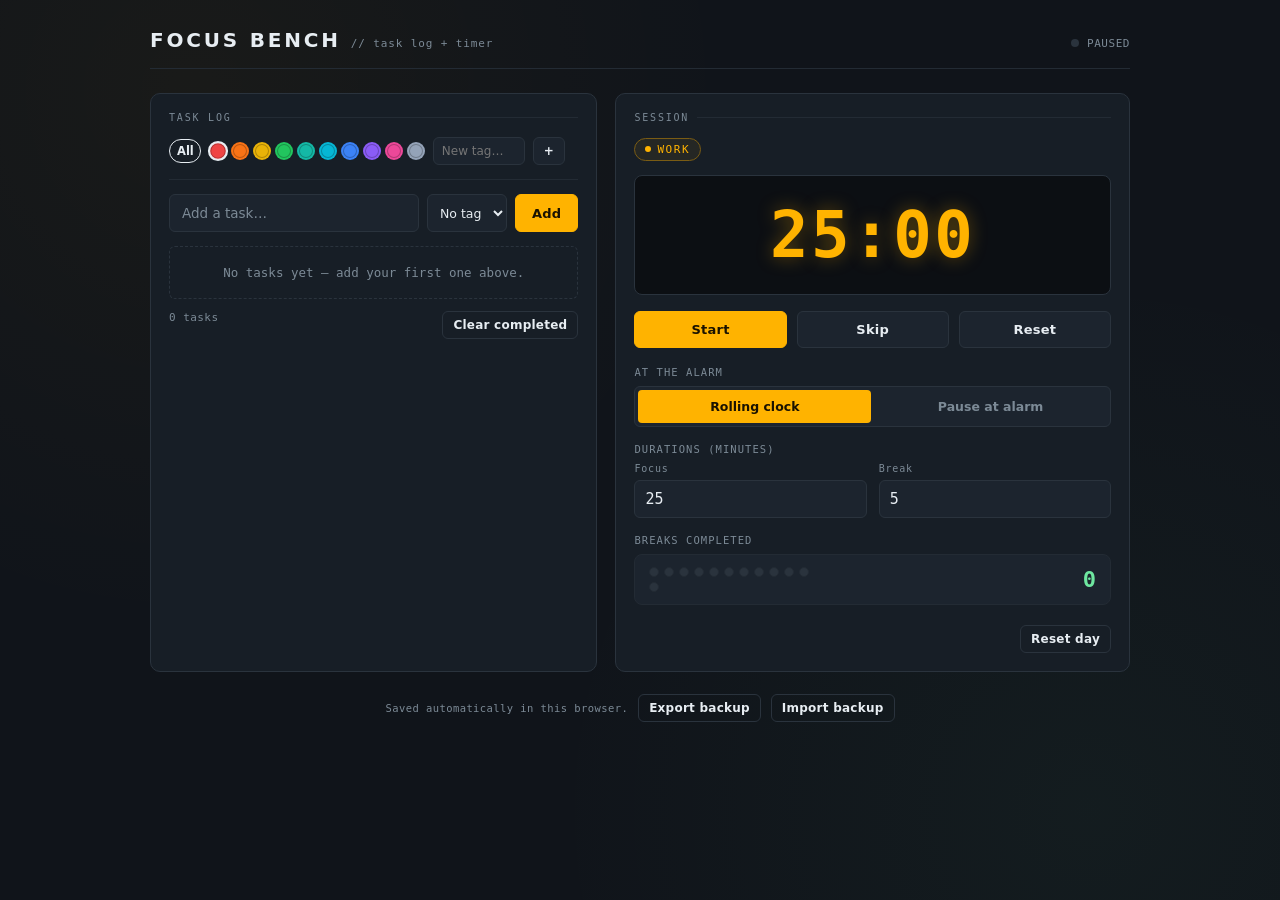
==== projects/focus-bench.html @ 0682b703 "Add focus bench" ====
<!DOCTYPE html>
<html lang="en">
<head>
<meta charset="UTF-8">
<meta name="viewport" content="width=device-width, initial-scale=1.0">
<title>Focus Bench</title>
<style>
  :root{
    --bg: #10141a;
    --panel: #171e26;
    --panel-2: #1c242e;
    --border: #2a333d;
    --border-soft: #232b34;
    --text: #e7edf2;
    --text-muted: #7c8a96;
    --amber: #ffb300;
    --amber-dim: #7a5c14;
    --green: #6ee7a0;
    --green-dim: #2f5940;
    --red: #ff5c5c;
    --red-dim: #6b2c2c;
    --mono: ui-monospace, 'Cascadia Code', 'SFMono-Regular', Consolas, 'Roboto Mono', monospace;
    --sans: -apple-system, BlinkMacSystemFont, 'Segoe UI', system-ui, sans-serif;
  }

  *{ box-sizing: border-box; }

  body{
    margin:0;
    background: var(--bg);
    background-image:
      radial-gradient(circle at 15% 10%, rgba(255,179,0,0.04), transparent 40%),
      radial-gradient(circle at 85% 90%, rgba(110,231,160,0.04), transparent 40%);
    color: var(--text);
    font-family: var(--sans);
    min-height: 100vh;
    padding: 28px 20px 60px;
  }

  .wrap{
    max-width: 980px;
    margin: 0 auto;
  }

  header{
    display:flex;
    align-items:baseline;
    justify-content:space-between;
    gap: 16px;
    margin-bottom: 24px;
    padding-bottom: 16px;
    border-bottom: 1px solid var(--border-soft);
    flex-wrap: wrap;
  }

  header .title-block{
    display:flex;
    align-items:baseline;
    gap: 10px;
  }

  header h1{
    font-size: 20px;
    letter-spacing: 0.14em;
    margin:0;
    font-weight: 700;
    text-transform: uppercase;
  }

  header .subtitle{
    font-family: var(--mono);
    font-size: 11px;
    color: var(--text-muted);
    letter-spacing: 0.08em;
  }

  .status-strip{
    display:flex;
    align-items:center;
    gap:8px;
    font-family: var(--mono);
    font-size: 11px;
    color: var(--text-muted);
    letter-spacing: 0.05em;
  }

  .status-dot{
    width:8px; height:8px; border-radius:50%;
    background: var(--border);
    box-shadow: none;
    transition: background .2s, box-shadow .2s;
  }
  .status-dot.on-work{ background: var(--amber); box-shadow: 0 0 8px 1px rgba(255,179,0,0.6); }
  .status-dot.on-break{ background: var(--green); box-shadow: 0 0 8px 1px rgba(110,231,160,0.6); }

  .grid{
    display:grid;
    grid-template-columns: 1fr 1.15fr;
    gap: 18px;
  }

  @media (max-width: 760px){
    .grid{ grid-template-columns: 1fr; }
  }

  .panel{
    background: var(--panel);
    border: 1px solid var(--border);
    border-radius: 10px;
    padding: 18px;
    position: relative;
  }

  .panel-label{
    font-family: var(--mono);
    font-size: 10px;
    letter-spacing: 0.18em;
    color: var(--text-muted);
    text-transform: uppercase;
    margin: 0 0 14px 0;
    display:flex;
    align-items:center;
    gap:8px;
  }
  .panel-label::after{
    content:'';
    flex:1;
    height:1px;
    background: var(--border-soft);
  }

  /* ---------- Task log ---------- */
  .task-input-row{
    display:flex;
    gap:8px;
    margin-bottom: 14px;
  }

  .task-input-row input[type="text"]{
    flex:1;
    background: var(--panel-2);
    border: 1px solid var(--border);
    border-radius: 6px;
    color: var(--text);
    font-family: var(--sans);
    font-size: 13.5px;
    padding: 10px 12px;
    outline: none;
  }
  .task-input-row input[type="text"]:focus{
    border-color: var(--amber);
  }
  .task-input-row input[type="text"]::placeholder{ color: var(--text-muted); }

  .tag-select{
    background: var(--panel-2);
    border: 1px solid var(--border);
    border-radius: 6px;
    color: var(--text);
    font-family: var(--sans);
    font-size: 12.5px;
    padding: 0 8px;
    outline: none;
    max-width: 108px;
  }
  .tag-select:focus{ border-color: var(--amber); }

  .tag-bar{
    display:flex;
    align-items:center;
    flex-wrap: wrap;
    gap: 6px;
    margin-bottom: 14px;
    padding-bottom: 14px;
    border-bottom: 1px solid var(--border-soft);
  }

  .tag-chip{
    display:inline-flex;
    align-items:center;
    gap: 4px;
    font-family: var(--sans);
    font-size: 11.5px;
    font-weight: 600;
    color: var(--text-muted);
    background: var(--panel-2);
    border: 1px solid var(--border);
    border-radius: 20px;
    padding: 4px 6px 4px 7px;
    cursor: pointer;
    user-select: none;
  }
  .tag-chip:hover{ border-color: var(--text-muted); color: var(--text); }
  .tag-chip.active{
    border-color: var(--text);
    color: var(--text);
    background: var(--panel);
  }
  .tag-chip .swatch{
    width: 8px; height: 8px;
    border-radius: 50%;
    flex-shrink: 0;
  }
  .tag-chip .chip-name{ padding: 0 1px; }
  .tag-chip .tag-move,
  .tag-chip .tag-del{
    background:none;
    border:none;
    color: inherit;
    opacity: 0.5;
    cursor:pointer;
    font-size: 11px;
    line-height:1;
    padding: 1px 2px;
    border-radius: 3px;
  }
  .tag-chip .tag-move:hover{ opacity: 1; background: rgba(255,255,255,0.08); }
  .tag-chip .tag-move:disabled{ opacity: 0.2; cursor: default; }
  .tag-chip .tag-move:disabled:hover{ background: none; }
  .tag-chip .tag-del{ font-size: 13px; }
  .tag-chip .tag-del:hover{ opacity: 1; color: var(--red); background: rgba(255,92,92,0.1); }

  .tag-add{
    display:flex;
    align-items:center;
    gap: 8px;
    margin-left: 2px;
    flex-wrap: wrap;
  }

  .swatch-picker{
    display:flex;
    align-items:center;
    gap: 4px;
  }
  .swatch-btn{
    width: 18px; height: 18px;
    border-radius: 50%;
    border: 2px solid transparent;
    cursor: pointer;
    padding: 0;
    box-shadow: inset 0 0 0 1px rgba(0,0,0,0.25);
  }
  .swatch-btn.selected{
    border-color: var(--text);
    transform: scale(1.12);
  }

  .tag-add input[type="text"]{
    background: var(--panel-2);
    border: 1px solid var(--border);
    border-radius: 6px;
    color: var(--text);
    font-family: var(--sans);
    font-size: 12px;
    padding: 6px 8px;
    outline: none;
    width: 92px;
  }
  .tag-add input[type="text"]:focus{ border-color: var(--amber); }

  .tag-preview{
    opacity: 0.85;
    pointer-events: none;
  }
  .tag-preview .tag-del{ display:none; }

  /* ---------- Grouping & tag-change menu ---------- */
  .group-header{
    display:flex;
    align-items:center;
    gap: 7px;
    font-family: var(--mono);
    font-size: 10.5px;
    letter-spacing: 0.1em;
    text-transform: uppercase;
    color: var(--text-muted);
    margin: 12px 0 6px;
  }
  .group-header:first-child{ margin-top: 0; }
  .group-header .swatch{
    width: 8px; height: 8px;
    border-radius: 50%;
    flex-shrink: 0;
  }
  .group-header .count{
    color: var(--text-muted);
    opacity: 0.7;
  }
  .group-header::after{
    content:'';
    flex:1;
    height:1px;
    background: var(--border-soft);
  }

  .tag-btn{
    width: 16px; height: 16px;
    border-radius: 50%;
    border: 1.5px solid transparent;
    flex-shrink: 0;
    cursor: pointer;
    padding: 0;
  }
  .tag-btn.none{
    border: 1.5px dashed var(--text-muted);
    background: transparent;
    color: var(--text-muted);
    font-size: 11px;
    line-height: 1;
    display:flex;
    align-items:center;
    justify-content:center;
  }
  .tag-btn:hover{ border-color: var(--text); }

  .tag-menu{
    position:absolute;
    z-index: 20;
    top: calc(100% + 4px);
    left: 30px;
    background: var(--panel-2);
    border: 1px solid var(--border);
    border-radius: 8px;
    padding: 5px;
    min-width: 130px;
    box-shadow: 0 8px 20px rgba(0,0,0,0.35);
    display:flex;
    flex-direction: column;
    gap: 2px;
  }
  .tag-menu button{
    display:flex;
    align-items:center;
    gap: 7px;
    background: none;
    border: none;
    color: var(--text);
    font-family: var(--sans);
    font-size: 12.5px;
    padding: 6px 8px;
    border-radius: 5px;
    cursor: pointer;
    text-align: left;
  }
  .tag-menu button:hover{ background: var(--panel); }
  .tag-menu .swatch{
    width: 8px; height: 8px;
    border-radius: 50%;
    flex-shrink: 0;
  }
  .none-swatch{
    border: 1.5px dashed var(--text-muted) !important;
    background: transparent !important;
  }

  .btn{
    font-family: var(--sans);
    font-size: 13px;
    font-weight: 600;
    letter-spacing: 0.02em;
    border-radius: 6px;
    border: 1px solid var(--border);
    background: var(--panel-2);
    color: var(--text);
    padding: 10px 16px;
    cursor: pointer;
    transition: border-color .15s, background .15s, color .15s;
  }
  .btn:hover{ border-color: var(--text-muted); }
  .btn:focus-visible{ outline: 2px solid var(--amber); outline-offset: 2px; }

  .btn-amber{
    background: var(--amber);
    border-color: var(--amber);
    color: #1a1200;
  }
  .btn-amber:hover{ background: #ffc733; border-color: #ffc733; }

  .btn-ghost{
    background: transparent;
  }

  .btn-sm{ padding: 6px 10px; font-size: 12px; }

  #taskList{
    list-style: none;
    margin: 0;
    padding: 0;
    display:flex;
    flex-direction: column;
    gap: 6px;
    max-height: 360px;
    overflow-y: auto;
  }

  .task-item{
    position: relative;
    display:flex;
    align-items:center;
    gap: 10px;
    background: var(--panel-2);
    border: 1px solid var(--border-soft);
    border-radius: 6px;
    padding: 9px 10px;
  }

  .task-item .check{
    width: 17px; height:17px;
    border-radius: 4px;
    border: 1.5px solid var(--text-muted);
    background: transparent;
    cursor: pointer;
    flex-shrink:0;
    display:flex;
    align-items:center;
    justify-content:center;
  }
  .task-item .check.done{
    background: var(--green);
    border-color: var(--green);
    color: #0a1a12;
  }
  .task-item .check.done::after{
    content:'✓';
    font-size: 12px;
    line-height:1;
  }

  .task-item span.label{
    flex:1;
    font-size: 13.5px;
    word-break: break-word;
  }
  .task-item.done span.label{
    color: var(--text-muted);
    text-decoration: line-through;
  }

  .task-item .del{
    background:none;
    border:none;
    color: var(--text-muted);
    cursor:pointer;
    font-size: 15px;
    padding: 2px 6px;
    line-height:1;
    border-radius: 4px;
  }
  .task-item .del:hover{ color: var(--red); background: rgba(255,92,92,0.1); }

  .empty-state{
    color: var(--text-muted);
    font-size: 12.5px;
    font-family: var(--mono);
    padding: 18px 4px;
    text-align:center;
    border: 1px dashed var(--border);
    border-radius: 6px;
  }

  .task-footer{
    margin-top: 12px;
    display:flex;
    justify-content: space-between;
    font-family: var(--mono);
    font-size: 11px;
    color: var(--text-muted);
    letter-spacing: 0.04em;
  }

  /* ---------- Timer panel ---------- */
  .mode-tag{
    display:inline-flex;
    align-items:center;
    gap:6px;
    font-family: var(--mono);
    font-size: 11px;
    letter-spacing: 0.14em;
    padding: 4px 10px;
    border-radius: 20px;
    border: 1px solid var(--amber-dim);
    color: var(--amber);
    background: rgba(255,179,0,0.06);
    margin-bottom: 14px;
  }
  .mode-tag.break{
    border-color: var(--green-dim);
    color: var(--green);
    background: rgba(110,231,160,0.06);
  }
  .mode-tag .dot{
    width:6px; height:6px; border-radius:50%; background: currentColor;
  }

  .readout{
    font-family: var(--mono);
    font-weight: 700;
    font-size: 64px;
    letter-spacing: 0.04em;
    text-align:center;
    padding: 22px 10px;
    margin-bottom: 16px;
    background: #0c0f13;
    border: 1px solid var(--border);
    border-radius: 8px;
    color: var(--amber);
    text-shadow: 0 0 18px rgba(255,179,0,0.35);
    transition: color .2s, text-shadow .2s;
    user-select: none;
  }
  .readout.break{
    color: var(--green);
    text-shadow: 0 0 18px rgba(110,231,160,0.35);
  }
  .readout.overtime{
    color: var(--red);
    text-shadow: 0 0 18px rgba(255,92,92,0.4);
  }

  .control-row{
    display:flex;
    gap: 10px;
    margin-bottom: 18px;
  }
  .control-row .btn{ flex:1; }

  .field-group{
    display:flex;
    flex-direction: column;
    gap: 8px;
    margin-bottom: 16px;
  }

  .field-label{
    font-family: var(--mono);
    font-size: 10.5px;
    letter-spacing: 0.1em;
    color: var(--text-muted);
    text-transform: uppercase;
  }

  /* toggle switch */
  .toggle-switch{
    display:flex;
    background: var(--panel-2);
    border: 1px solid var(--border);
    border-radius: 6px;
    padding: 3px;
    gap: 3px;
  }
  .toggle-switch button{
    flex:1;
    background: transparent;
    border: none;
    color: var(--text-muted);
    font-family: var(--sans);
    font-size: 12.5px;
    font-weight: 600;
    padding: 9px 6px;
    border-radius: 4px;
    cursor: pointer;
    transition: background .15s, color .15s;
  }
  .toggle-switch button.active{
    background: var(--amber);
    color: #1a1200;
  }
  .toggle-switch button:not(.active):hover{
    color: var(--text);
  }

  .duration-inputs{
    display:flex;
    gap: 12px;
  }
  .duration-field{
    flex:1;
    display:flex;
    flex-direction:column;
    gap: 6px;
  }
  .duration-field label{
    font-family: var(--mono);
    font-size: 10px;
    color: var(--text-muted);
    letter-spacing: 0.08em;
  }
  .duration-field input{
    background: var(--panel-2);
    border: 1px solid var(--border);
    border-radius: 6px;
    color: var(--text);
    font-family: var(--mono);
    font-size: 15px;
    padding: 9px 10px;
    width: 100%;
    outline:none;
  }
  .duration-field input:focus{ border-color: var(--amber); }

  .counter-row{
    display:flex;
    align-items:center;
    justify-content: space-between;
    background: var(--panel-2);
    border: 1px solid var(--border-soft);
    border-radius: 8px;
    padding: 12px 14px;
  }

  .leds{
    display:flex;
    gap: 5px;
    flex-wrap: wrap;
    max-width: 160px;
  }
  .led{
    width: 10px; height:10px;
    border-radius: 50%;
    background: var(--border);
    border: 1px solid var(--border-soft);
  }
  .led.lit{
    background: var(--green);
    border-color: var(--green);
    box-shadow: 0 0 6px 1px rgba(110,231,160,0.6);
  }

  .counter-num{
    font-family: var(--mono);
    font-size: 22px;
    font-weight: 700;
    color: var(--green);
    min-width: 28px;
    text-align:right;
  }

  .day-reset{
    display:flex;
    justify-content:flex-end;
    margin-top: 12px;
  }

  footer{
    max-width: 980px;
    margin: 22px auto 0;
    font-family: var(--mono);
    font-size: 10.5px;
    color: var(--text-muted);
    letter-spacing: 0.04em;
    display:flex;
    justify-content:center;
    align-items:center;
    gap: 10px;
    flex-wrap: wrap;
  }

  ::-webkit-scrollbar{ width: 8px; }
  ::-webkit-scrollbar-thumb{ background: var(--border); border-radius: 4px; }
</style>
</head>
<body>
<div class="wrap">
  <header>
    <div class="title-block">
      <h1>Focus Bench</h1>
      <span class="subtitle">// task log + timer</span>
    </div>
    <div class="status-strip">
      <span class="status-dot" id="statusDot"></span>
      <span id="statusText">IDLE</span>
    </div>
  </header>

  <div class="grid">
    <!-- TASK LOG -->
    <div class="panel">
      <p class="panel-label">Task Log</p>
      <div class="tag-bar" id="tagBar">
        <div class="tag-chip active" data-tag="" id="allChip">All</div>
        <div class="tag-add">
          <div class="swatch-picker" id="swatchPicker"></div>
          <input type="text" id="newTagName" placeholder="New tag…" maxlength="20">
          <div class="tag-chip tag-preview" id="tagPreview">
            <span class="swatch" id="tagPreviewSwatch"></span>
            <span class="chip-name" id="tagPreviewName">Tag</span>
          </div>
          <button class="btn btn-sm" id="addTagBtn">+</button>
        </div>
      </div>
      <div class="task-input-row">
        <input type="text" id="taskInput" placeholder="Add a task…" maxlength="140">
        <select class="tag-select" id="taskTagSelect">
          <option value="">No tag</option>
        </select>
        <button class="btn btn-amber" id="addTaskBtn">Add</button>
      </div>
      <div id="taskList"></div>
      <div id="emptyState" class="empty-state">No tasks yet — add your first one above.</div>
      <div class="task-footer">
        <span id="taskCountText">0 tasks</span>
        <button class="btn btn-ghost btn-sm" id="clearDoneBtn">Clear completed</button>
      </div>
    </div>

    <!-- TIMER -->
    <div class="panel">
      <p class="panel-label">Session</p>

      <span class="mode-tag" id="modeTag"><span class="dot"></span><span id="modeTagText">WORK</span></span>

      <div class="readout" id="readout">25:00</div>

      <div class="control-row">
        <button class="btn btn-amber" id="startPauseBtn">Start</button>
        <button class="btn" id="skipBtn">Skip</button>
        <button class="btn" id="resetBtn">Reset</button>
      </div>

      <div class="field-group">
        <span class="field-label">At the alarm</span>
        <div class="toggle-switch">
          <button id="rollingBtn" class="active">Rolling clock</button>
          <button id="pauseAtAlarmBtn">Pause at alarm</button>
        </div>
      </div>

      <div class="field-group">
        <span class="field-label">Durations (minutes)</span>
        <div class="duration-inputs">
          <div class="duration-field">
            <label for="workMinutes">Focus</label>
            <input type="number" id="workMinutes" min="1" max="180" value="25">
          </div>
          <div class="duration-field">
            <label for="breakMinutes">Break</label>
            <input type="number" id="breakMinutes" min="1" max="60" value="5">
          </div>
        </div>
      </div>

      <div class="field-group" style="margin-bottom:0;">
        <span class="field-label">Breaks completed</span>
        <div class="counter-row">
          <div class="leds" id="ledRow"></div>
          <div class="counter-num" id="breakCount">0</div>
        </div>
        <div class="day-reset">
          <button class="btn btn-ghost btn-sm" id="resetDayBtn">Reset day</button>
        </div>
      </div>
    </div>
  </div>

  <footer>
    <span id="storageStatus">Saved automatically in this browser.</span>
    <button class="btn btn-ghost btn-sm" id="exportBtn">Export backup</button>
    <button class="btn btn-ghost btn-sm" id="importBtn">Import backup</button>
    <input type="file" id="importFile" accept="application/json" style="display:none;">
  </footer>
</div>

<script>
(function(){
  // ---------------- Persistence ----------------
  const STORAGE_KEY = 'focus-bench-state-v1';

  function collectState(){
    return {
      tasks,
      taskIdCounter,
      tags,
      activeFilter,
      phase,
      rollingMode,
      secondsLeft,
      breaksCompleted,
      workMinutes: parseInt(workMinutesInput.value, 10) || 25,
      breakMinutes: parseInt(breakMinutesInput.value, 10) || 5,
      savedAt: new Date().toISOString()
    };
  }

  function saveState(){
    try{
      localStorage.setItem(STORAGE_KEY, JSON.stringify(collectState()));
    } catch(e){
      // storage unavailable (private browsing, quota, etc) — fail quietly, app still works in-session
      const status = document.getElementById('storageStatus');
      if(status) status.textContent = 'Auto-save unavailable in this browser — use Export to back up manually.';
    }
  }

  function applyState(state){
    if(!state) return;
    tasks = Array.isArray(state.tasks) ? state.tasks : [];
    taskIdCounter = state.taskIdCounter || (tasks.reduce((m,t)=>Math.max(m,t.id||0),0) + 1);
    tags = Array.isArray(state.tags) ? state.tags : [];
    activeFilter = (state.activeFilter && tags.some(t => t.name === state.activeFilter)) ? state.activeFilter : '';
    phase = state.phase === 'break' ? 'break' : 'work';
    rollingMode = state.rollingMode !== false;
    breaksCompleted = state.breaksCompleted || 0;
    if(state.workMinutes) workMinutesInput.value = state.workMinutes;
    if(state.breakMinutes) breakMinutesInput.value = state.breakMinutes;
    secondsLeft = typeof state.secondsLeft === 'number' ? state.secondsLeft : currentPhaseSeconds(phase);
  }

  function loadState(){
    try{
      const raw = localStorage.getItem(STORAGE_KEY);
      if(!raw) return false;
      applyState(JSON.parse(raw));
      return true;
    } catch(e){
      return false;
    }
  }

  // ---------------- Task log ----------------
  const RAINBOW = ['#ef4444','#f97316','#eab308','#22c55e','#14b8a6','#06b6d4','#3b82f6','#8b5cf6','#ec4899','#94a3b8'];

  let tasks = [];
  let taskIdCounter = 1;
  let tags = [];              // { name, color } — array order = display/group order
  let activeFilter = '';      // '' = show all (grouped)
  let selectedNewColor = RAINBOW[0];
  let openTagMenuFor = null;  // task id whose tag-change menu is open

  const taskInput = document.getElementById('taskInput');
  const addTaskBtn = document.getElementById('addTaskBtn');
  const taskList = document.getElementById('taskList');
  const emptyState = document.getElementById('emptyState');
  const taskCountText = document.getElementById('taskCountText');
  const clearDoneBtn = document.getElementById('clearDoneBtn');
  const taskTagSelect = document.getElementById('taskTagSelect');
  const tagBar = document.getElementById('tagBar');
  const allChip = document.getElementById('allChip');
  const tagAddEl = document.querySelector('.tag-add');
  const swatchPicker = document.getElementById('swatchPicker');
  const newTagName = document.getElementById('newTagName');
  const addTagBtn = document.getElementById('addTagBtn');
  const tagPreview = document.getElementById('tagPreview');
  const tagPreviewSwatch = document.getElementById('tagPreviewSwatch');
  const tagPreviewName = document.getElementById('tagPreviewName');

  function hexToRgba(hex, alpha){
    const h = (hex || '').replace('#','');
    if(h.length !== 6) return `rgba(255,255,255,${alpha})`;
    const r = parseInt(h.substring(0,2),16);
    const g = parseInt(h.substring(2,4),16);
    const b = parseInt(h.substring(4,6),16);
    return `rgba(${r}, ${g}, ${b}, ${alpha})`;
  }

  function findTag(name){
    return tags.find(t => t.name === name);
  }

  function setFilter(name){
    activeFilter = name;
    openTagMenuFor = null;
    renderTagBar();
    renderTasks();
  }

  // ---- Swatch picker + live preview for new tags ----
  function renderSwatchPicker(){
    swatchPicker.innerHTML = '';
    RAINBOW.forEach(color => {
      const btn = document.createElement('button');
      btn.type = 'button';
      btn.className = 'swatch-btn' + (color === selectedNewColor ? ' selected' : '');
      btn.style.background = color;
      btn.setAttribute('aria-label', `Use colour ${color}`);
      btn.onclick = () => { selectedNewColor = color; renderSwatchPicker(); updateTagPreview(); };
      swatchPicker.appendChild(btn);
    });
  }

  function updateTagPreview(){
    tagPreviewSwatch.style.background = selectedNewColor;
    tagPreviewName.textContent = newTagName.value.trim() || 'Tag';
  }

  newTagName.addEventListener('input', updateTagPreview);

  // ---- Tag bar: filter chips + reorder + delete ----
  function renderTagBar(){
    tagBar.querySelectorAll('.tag-chip:not(#allChip)').forEach(el => el.remove());
    tags.forEach((tag, index) => {
      const chip = document.createElement('div');
      chip.className = 'tag-chip' + (activeFilter === tag.name ? ' active' : '');

      const swatch = document.createElement('span');
      swatch.className = 'swatch';
      swatch.style.background = tag.color;
      chip.appendChild(swatch);

      const nameSpan = document.createElement('span');
      nameSpan.className = 'chip-name';
      nameSpan.textContent = tag.name;
      chip.appendChild(nameSpan);

      const up = document.createElement('button');
      up.className = 'tag-move';
      up.textContent = '▲';
      up.disabled = index === 0;
      up.setAttribute('aria-label', `Move ${tag.name} earlier`);
      up.onclick = (e) => { e.stopPropagation(); moveTag(index, -1); };
      chip.appendChild(up);

      const down = document.createElement('button');
      down.className = 'tag-move';
      down.textContent = '▼';
      down.disabled = index === tags.length - 1;
      down.setAttribute('aria-label', `Move ${tag.name} later`);
      down.onclick = (e) => { e.stopPropagation(); moveTag(index, 1); };
      chip.appendChild(down);

      const del = document.createElement('button');
      del.className = 'tag-del';
      del.textContent = '×';
      del.setAttribute('aria-label', `Delete tag ${tag.name}`);
      del.onclick = (e) => { e.stopPropagation(); deleteTag(tag.name); };
      chip.appendChild(del);

      chip.addEventListener('click', () => setFilter(tag.name));
      tagBar.insertBefore(chip, tagAddEl);
    });
    allChip.classList.toggle('active', activeFilter === '');
  }

  function moveTag(index, dir){
    const target = index + dir;
    if(target < 0 || target >= tags.length) return;
    [tags[index], tags[target]] = [tags[target], tags[index]];
    renderTagBar();
    renderTasks();
    saveState();
  }

  function populateTagSelect(){
    const current = taskTagSelect.value;
    taskTagSelect.innerHTML = '<option value="">No tag</option>';
    tags.forEach(tag => {
      const opt = document.createElement('option');
      opt.value = tag.name;
      opt.textContent = tag.name;
      opt.style.color = tag.color;
      taskTagSelect.appendChild(opt);
    });
    if(tags.some(t => t.name === current)) taskTagSelect.value = current;
  }

  function addTag(){
    const name = newTagName.value.trim();
    if(!name) return;
    if(tags.some(t => t.name.toLowerCase() === name.toLowerCase())){
      newTagName.value = '';
      updateTagPreview();
      return;
    }
    tags.push({ name, color: selectedNewColor });
    newTagName.value = '';
    updateTagPreview();
    renderTagBar();
    populateTagSelect();
    renderTasks();
    saveState();
  }

  function deleteTag(name){
    tags = tags.filter(t => t.name !== name);
    tasks.forEach(t => { if(t.tag === name) t.tag = ''; });
    if(activeFilter === name) activeFilter = '';
    renderTagBar();
    populateTagSelect();
    renderTasks();
    saveState();
  }

  allChip.addEventListener('click', () => setFilter(''));
  addTagBtn.onclick = addTag;
  newTagName.addEventListener('keydown', e => { if(e.key === 'Enter') addTag(); });

  function addTask(){
    const text = taskInput.value.trim();
    if(!text) return;
    const tag = taskTagSelect.value || '';
    tasks.push({ id: taskIdCounter++, text, done:false, tag });
    taskInput.value = '';
    renderTasks();
    saveState();
    taskInput.focus();
  }

  // ---- Per-task tag-change menu ----
  function toggleTagMenu(taskId){
    openTagMenuFor = openTagMenuFor === taskId ? null : taskId;
    renderTasks();
  }

  function assignTag(task, tagName){
    task.tag = tagName;
    openTagMenuFor = null;
    renderTasks();
    saveState();
  }

  function buildTagButton(t){
    const tag = t.tag ? findTag(t.tag) : null;
    const btn = document.createElement('button');
    btn.type = 'button';
    if(tag){
      btn.className = 'tag-btn';
      btn.style.background = tag.color;
      btn.title = `Tag: ${tag.name} (click to change)`;
    } else {
      btn.className = 'tag-btn none';
      btn.textContent = '+';
      btn.title = 'Add a tag';
    }
    btn.onclick = (e) => { e.stopPropagation(); toggleTagMenu(t.id); };
    return btn;
  }

  function buildTagMenu(t){
    const menu = document.createElement('div');
    menu.className = 'tag-menu';
    menu.addEventListener('click', e => e.stopPropagation());

    const noneBtn = document.createElement('button');
    const noneSwatch = document.createElement('span');
    noneSwatch.className = 'swatch none-swatch';
    noneBtn.appendChild(noneSwatch);
    noneBtn.appendChild(document.createTextNode('No tag'));
    noneBtn.onclick = () => assignTag(t, '');
    menu.appendChild(noneBtn);

    tags.forEach(tag => {
      const opt = document.createElement('button');
      const swatch = document.createElement('span');
      swatch.className = 'swatch';
      swatch.style.background = tag.color;
      opt.appendChild(swatch);
      opt.appendChild(document.createTextNode(tag.name));
      opt.onclick = () => assignTag(t, tag.name);
      menu.appendChild(opt);
    });
    return menu;
  }

  function buildTaskItem(t){
    const item = document.createElement('div');
    item.className = 'task-item' + (t.done ? ' done' : '');

    const tag = t.tag ? findTag(t.tag) : null;
    item.style.backgroundColor = tag ? hexToRgba(tag.color, 0.15) : '';
    item.style.borderColor = tag ? hexToRgba(tag.color, 0.35) : '';

    const check = document.createElement('button');
    check.className = 'check' + (t.done ? ' done' : '');
    check.setAttribute('aria-label', t.done ? 'Mark incomplete' : 'Mark complete');
    check.onclick = () => { t.done = !t.done; renderTasks(); saveState(); };
    item.appendChild(check);

    item.appendChild(buildTagButton(t));

    const label = document.createElement('span');
    label.className = 'label';
    label.textContent = t.text;
    item.appendChild(label);

    const del = document.createElement('button');
    del.className = 'del';
    del.setAttribute('aria-label', 'Delete task');
    del.textContent = '×';
    del.onclick = () => { tasks = tasks.filter(x => x.id !== t.id); renderTasks(); saveState(); };
    item.appendChild(del);

    if(openTagMenuFor === t.id){
      item.appendChild(buildTagMenu(t));
    }

    return item;
  }

  function renderTasks(){
    taskList.innerHTML = '';

    if(activeFilter){
      // single-tag flat view
      const visible = tasks.filter(t => t.tag === activeFilter);
      if(tasks.length === 0){
        emptyState.style.display = 'block';
        emptyState.textContent = 'No tasks yet — add your first one above.';
      } else if(visible.length === 0){
        emptyState.style.display = 'block';
        emptyState.textContent = 'No tasks with this tag.';
      } else {
        emptyState.style.display = 'none';
      }
      visible.forEach(t => taskList.appendChild(buildTaskItem(t)));
    } else {
      // grouped view, ordered by the tag section's order, untagged last
      if(tasks.length === 0){
        emptyState.style.display = 'block';
        emptyState.textContent = 'No tasks yet — add your first one above.';
      } else {
        emptyState.style.display = 'none';
      }

      tags.forEach(tag => {
        const group = tasks.filter(t => t.tag === tag.name);
        if(group.length === 0) return;
        const header = document.createElement('div');
        header.className = 'group-header';
        const swatch = document.createElement('span');
        swatch.className = 'swatch';
        swatch.style.background = tag.color;
        header.appendChild(swatch);
        header.appendChild(document.createTextNode(tag.name));
        const count = document.createElement('span');
        count.className = 'count';
        count.textContent = group.length;
        header.appendChild(count);
        taskList.appendChild(header);
        group.forEach(t => taskList.appendChild(buildTaskItem(t)));
      });

      const knownTagNames = tags.map(t => t.name);
      const untagged = tasks.filter(t => !t.tag || !knownTagNames.includes(t.tag));
      if(untagged.length > 0){
        if(tags.length > 0){
          const header = document.createElement('div');
          header.className = 'group-header';
          const swatch = document.createElement('span');
          swatch.className = 'swatch none-swatch';
          header.appendChild(swatch);
          header.appendChild(document.createTextNode('No tag'));
          const count = document.createElement('span');
          count.className = 'count';
          count.textContent = untagged.length;
          header.appendChild(count);
          taskList.appendChild(header);
        }
        untagged.forEach(t => taskList.appendChild(buildTaskItem(t)));
      }
    }

    const doneCount = tasks.filter(t => t.done).length;
    taskCountText.textContent = tasks.length === 0
      ? '0 tasks'
      : `${doneCount}/${tasks.length} done`;
  }

  document.addEventListener('click', () => {
    if(openTagMenuFor !== null){ openTagMenuFor = null; renderTasks(); }
  });

  addTaskBtn.onclick = addTask;
  taskInput.addEventListener('keydown', e => { if(e.key === 'Enter') addTask(); });
  clearDoneBtn.onclick = () => { tasks = tasks.filter(t => !t.done); renderTasks(); saveState(); };

  renderSwatchPicker();
  updateTagPreview();
  renderTagBar();
  populateTagSelect();
  renderTasks();

  // ---------------- Timer ----------------
  const workMinutesInput = document.getElementById('workMinutes');
  const breakMinutesInput = document.getElementById('breakMinutes');
  const readout = document.getElementById('readout');
  const modeTag = document.getElementById('modeTag');
  const modeTagText = document.getElementById('modeTagText');
  const startPauseBtn = document.getElementById('startPauseBtn');
  const skipBtn = document.getElementById('skipBtn');
  const resetBtn = document.getElementById('resetBtn');
  const rollingBtn = document.getElementById('rollingBtn');
  const pauseAtAlarmBtn = document.getElementById('pauseAtAlarmBtn');
  const breakCountEl = document.getElementById('breakCount');
  const ledRow = document.getElementById('ledRow');
  const resetDayBtn = document.getElementById('resetDayBtn');
  const statusDot = document.getElementById('statusDot');
  const statusText = document.getElementById('statusText');

  let phase = 'work';        // 'work' | 'break'
  let rollingMode = true;    // true = auto-continue through alarm, false = pause and wait
  let secondsLeft = 25 * 60; // counts down; goes negative in rolling overtime until phase flips
  let running = false;
  let timerId = null;
  let breaksCompleted = 0;

  function currentPhaseSeconds(p){
    const mins = p === 'work'
      ? Math.max(1, parseInt(workMinutesInput.value, 10) || 25)
      : Math.max(1, parseInt(breakMinutesInput.value, 10) || 5);
    return mins * 60;
  }

  function formatTime(totalSeconds){
    const negative = totalSeconds < 0;
    const abs = Math.abs(totalSeconds);
    const m = Math.floor(abs / 60);
    const s = abs % 60;
    const str = `${m.toString().padStart(2,'0')}:${s.toString().padStart(2,'0')}`;
    return negative ? '+' + str : str;
  }

  function renderLeds(){
    ledRow.innerHTML = '';
    const shown = breaksCompleted % 12 === 0 && breaksCompleted > 0 ? 12 : (breaksCompleted % 12 || 12);
    const litCount = breaksCompleted === 0 ? 0 : shown;
    const total = 12;
    for(let i=0;i<total;i++){
      const d = document.createElement('div');
      d.className = 'led' + (i < litCount ? ' lit' : '');
      ledRow.appendChild(d);
    }
  }

  function updateDisplay(){
    readout.textContent = formatTime(secondsLeft);
    readout.classList.toggle('break', phase === 'break');
    readout.classList.toggle('overtime', secondsLeft < 0);
    modeTag.classList.toggle('break', phase === 'break');
    modeTagText.textContent = phase === 'work' ? 'WORK' : 'BREAK';
    breakCountEl.textContent = breaksCompleted;
    renderLeds();

    rollingBtn.classList.toggle('active', rollingMode);
    pauseAtAlarmBtn.classList.toggle('active', !rollingMode);

    statusDot.classList.remove('on-work','on-break');
    if(running){
      statusDot.classList.add(phase === 'work' ? 'on-work' : 'on-break');
      statusText.textContent = phase === 'work' ? 'FOCUSING' : 'ON BREAK';
    } else {
      statusText.textContent = 'PAUSED';
    }
    startPauseBtn.textContent = running ? 'Pause' : 'Start';
  }

  // ---- Audio alarm (Web Audio API, no external files) ----
  let audioCtx = null;
  function beep(freq, startTime, duration){
    if(!audioCtx) return;
    const osc = audioCtx.createOscillator();
    const gain = audioCtx.createGain();
    osc.type = 'sine';
    osc.frequency.value = freq;
    gain.gain.setValueAtTime(0, startTime);
    gain.gain.linearRampToValueAtTime(0.25, startTime + 0.02);
    gain.gain.linearRampToValueAtTime(0, startTime + duration);
    osc.connect(gain);
    gain.connect(audioCtx.destination);
    osc.start(startTime);
    osc.stop(startTime + duration + 0.02);
  }

  function playAlarm(endingPhase){
    if(!audioCtx){
      try { audioCtx = new (window.AudioContext || window.webkitAudioContext)(); }
      catch(e){ return; }
    }
    if(audioCtx.state === 'suspended') audioCtx.resume();
    const base = audioCtx.currentTime;
    const freq = endingPhase === 'work' ? 880 : 660;
    // three short pulses
    beep(freq, base, 0.16);
    beep(freq, base + 0.24, 0.16);
    beep(freq, base + 0.48, 0.16);
  }

  function switchPhase(){
    const endingPhase = phase;
    playAlarm(endingPhase);
    if(endingPhase === 'break'){
      breaksCompleted += 1;
    }
    phase = endingPhase === 'work' ? 'break' : 'work';
    secondsLeft = currentPhaseSeconds(phase);
    if(!rollingMode){
      running = false;
      stopTicking();
    }
    updateDisplay();
    saveState();
  }

  function tick(){
    secondsLeft -= 1;
    if(secondsLeft === 0){
      updateDisplay();
      switchPhase();
      return;
    }
    if(secondsLeft < 0 && !rollingMode){
      // safety net; pause mode should have stopped already
      secondsLeft = 0;
      running = false;
      stopTicking();
    }
    updateDisplay();
  }

  function startTicking(){
    if(timerId) return;
    timerId = setInterval(tick, 1000);
  }
  function stopTicking(){
    if(timerId){ clearInterval(timerId); timerId = null; }
  }

  startPauseBtn.onclick = () => {
    if(!audioCtx){
      try { audioCtx = new (window.AudioContext || window.webkitAudioContext)(); } catch(e){}
    } else if(audioCtx.state === 'suspended'){
      audioCtx.resume();
    }
    running = !running;
    if(running){
      if(secondsLeft <= 0 && !rollingMode) secondsLeft = currentPhaseSeconds(phase);
      startTicking();
    } else {
      stopTicking();
    }
    updateDisplay();
    saveState();
  };

  skipBtn.onclick = () => {
    switchPhase();
    if(running) startTicking();
  };

  resetBtn.onclick = () => {
    running = false;
    stopTicking();
    secondsLeft = currentPhaseSeconds(phase);
    updateDisplay();
    saveState();
  };

  resetDayBtn.onclick = () => {
    running = false;
    stopTicking();
    phase = 'work';
    breaksCompleted = 0;
    secondsLeft = currentPhaseSeconds('work');
    updateDisplay();
    saveState();
  };

  rollingBtn.onclick = () => {
    rollingMode = true;
    rollingBtn.classList.add('active');
    pauseAtAlarmBtn.classList.remove('active');
    saveState();
  };
  pauseAtAlarmBtn.onclick = () => {
    rollingMode = false;
    pauseAtAlarmBtn.classList.add('active');
    rollingBtn.classList.remove('active');
    saveState();
  };

  // If not running, editing duration fields updates the readout immediately
  workMinutesInput.addEventListener('change', () => {
    if(!running && phase === 'work') { secondsLeft = currentPhaseSeconds('work'); updateDisplay(); }
    saveState();
  });
  breakMinutesInput.addEventListener('change', () => {
    if(!running && phase === 'break') { secondsLeft = currentPhaseSeconds('break'); updateDisplay(); }
    saveState();
  });

  // ---------------- Export / Import backup ----------------
  const exportBtn = document.getElementById('exportBtn');
  const importBtn = document.getElementById('importBtn');
  const importFile = document.getElementById('importFile');
  const storageStatus = document.getElementById('storageStatus');

  exportBtn.onclick = () => {
    const blob = new Blob([JSON.stringify(collectState(), null, 2)], { type: 'application/json' });
    const url = URL.createObjectURL(blob);
    const a = document.createElement('a');
    const stamp = new Date().toISOString().slice(0,10);
    a.href = url;
    a.download = `focus-bench-backup-${stamp}.json`;
    document.body.appendChild(a);
    a.click();
    document.body.removeChild(a);
    URL.revokeObjectURL(url);
  };

  importBtn.onclick = () => importFile.click();

  importFile.addEventListener('change', (e) => {
    const file = e.target.files[0];
    if(!file) return;
    const reader = new FileReader();
    reader.onload = () => {
      try{
        const state = JSON.parse(reader.result);
        running = false;
        stopTicking();
        applyState(state);
        renderTagBar();
        populateTagSelect();
        renderTasks();
        updateDisplay();
        saveState();
        storageStatus.textContent = 'Backup imported and saved.';
      } catch(err){
        storageStatus.textContent = 'Could not read that file — is it a Focus Bench backup?';
      }
    };
    reader.readAsText(file);
    importFile.value = '';
  });

  // ---------------- Init ----------------
  const restored = loadState();
  renderTagBar();
  populateTagSelect();
  renderTasks();
  updateDisplay();
  if(restored) saveState();
})();
</script>
</body>
</html>
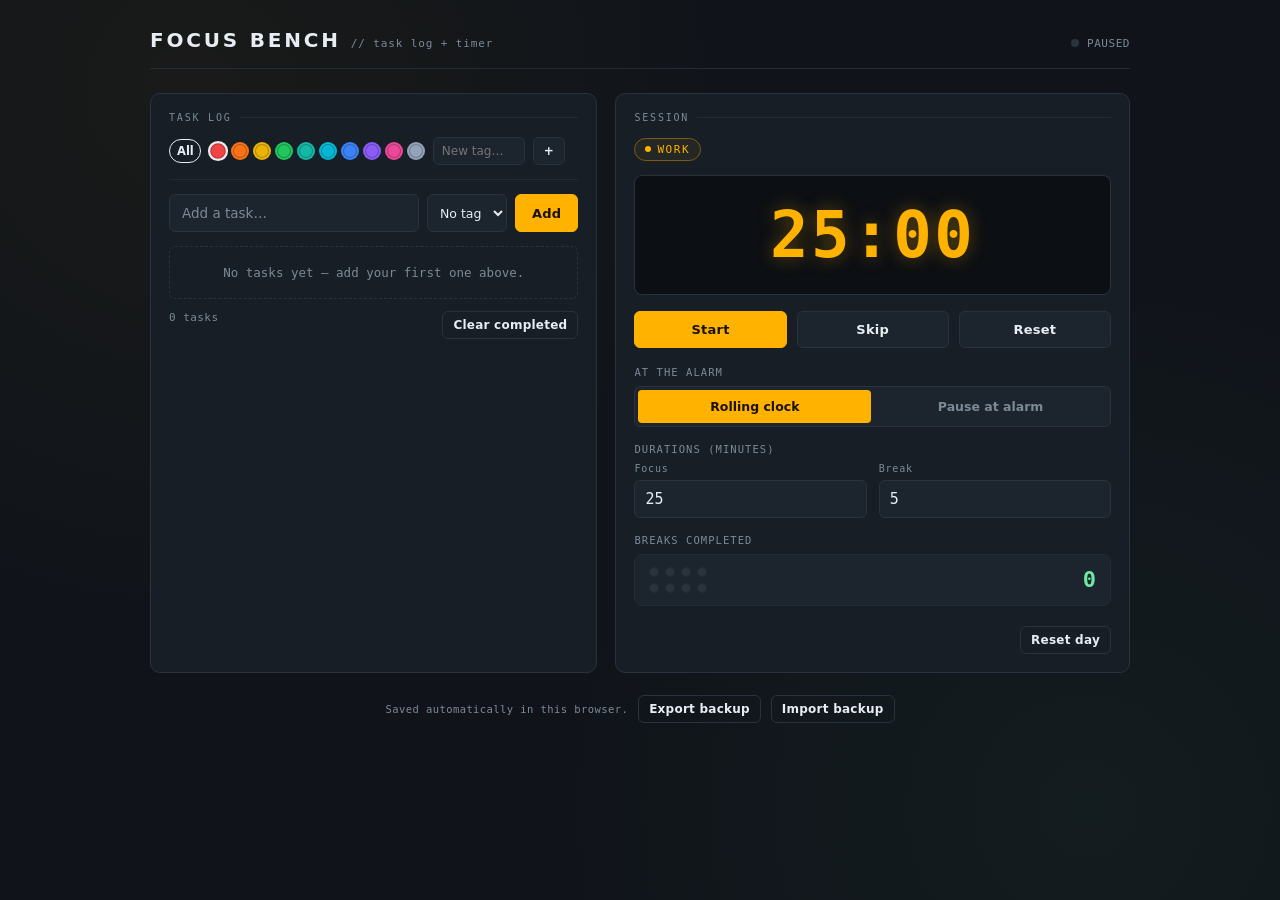
==== commit 623ab808: "focus bench bug fixes" ====
--- a/projects/focus-bench.html
+++ b/projects/focus-bench.html
@@ -610,10 +610,9 @@
   }
 
   .leds{
-    display:flex;
-    gap: 5px;
-    flex-wrap: wrap;
-    max-width: 160px;
+    display:grid;
+    grid-template-columns: repeat(4, 10px);
+    gap: 6px;
   }
   .led{
     width: 10px; height:10px;
@@ -626,6 +625,22 @@
     border-color: var(--green);
     box-shadow: 0 0 6px 1px rgba(110,231,160,0.6);
   }
+
+  @keyframes flashAlert{
+    0%, 100% { opacity: 1; }
+    50% { opacity: 0.3; }
+  }
+  .readout.flashing{
+    animation: flashAlert 1s ease-in-out infinite;
+  }
+
+  #silenceBtn{
+    width: 100%;
+    margin-bottom: 12px;
+    border-color: var(--red-dim);
+    color: var(--red);
+  }
+  #silenceBtn:hover{ border-color: var(--red); }
 
   .counter-num{
     font-family: var(--mono);
@@ -712,6 +727,8 @@
 
       <div class="readout" id="readout">25:00</div>
 
+      <button class="btn" id="silenceBtn" style="display:none;">Silence alarm</button>
+
       <div class="control-row">
         <button class="btn btn-amber" id="startPauseBtn">Start</button>
         <button class="btn" id="skipBtn">Skip</button>
@@ -1178,6 +1195,7 @@
   const startPauseBtn = document.getElementById('startPauseBtn');
   const skipBtn = document.getElementById('skipBtn');
   const resetBtn = document.getElementById('resetBtn');
+  const silenceBtn = document.getElementById('silenceBtn');
   const rollingBtn = document.getElementById('rollingBtn');
   const pauseAtAlarmBtn = document.getElementById('pauseAtAlarmBtn');
   const breakCountEl = document.getElementById('breakCount');
@@ -1188,16 +1206,37 @@
 
   let phase = 'work';        // 'work' | 'break'
   let rollingMode = true;    // true = auto-continue through alarm, false = pause and wait
-  let secondsLeft = 25 * 60; // counts down; goes negative in rolling overtime until phase flips
+  let secondsLeft = 25 * 60; // authoritative remaining-seconds baseline; resynced every tick
   let running = false;
   let timerId = null;
   let breaksCompleted = 0;
+
+  // Epoch-based timing: instead of trusting "one setInterval fire = one second",
+  // every tick recomputes remaining time from a wall-clock timestamp. This keeps
+  // the countdown correct even when the browser throttles background tabs
+  // (which can delay or skip interval fires for minutes at a time).
+  let runStartEpoch = null;  // ms timestamp `secondsLeft` was last accurate as of
+
+  // Pause-at-alarm "nag" state — flashing + repeating alarm until acknowledged
+  let awaitingAck = false;   // true while flashing, waiting for the user to progress
+  let nagActive = false;     // true while the repeat-alarm interval is live
+  let nagCount = 0;
+  let nagTimerId = null;
+  let alarmEndingPhase = null;
+  const NAG_INTERVAL_MS = 5 * 60 * 1000;
+  const NAG_MAX = 5;
 
   function currentPhaseSeconds(p){
     const mins = p === 'work'
       ? Math.max(1, parseInt(workMinutesInput.value, 10) || 25)
       : Math.max(1, parseInt(breakMinutesInput.value, 10) || 5);
     return mins * 60;
+  }
+
+  function computeCurrentSeconds(){
+    if(runStartEpoch === null) return secondsLeft;
+    const elapsed = Math.floor((Date.now() - runStartEpoch) / 1000);
+    return secondsLeft - elapsed;
   }
 
   function formatTime(totalSeconds){
@@ -1211,9 +1250,8 @@
 
   function renderLeds(){
     ledRow.innerHTML = '';
-    const shown = breaksCompleted % 12 === 0 && breaksCompleted > 0 ? 12 : (breaksCompleted % 12 || 12);
-    const litCount = breaksCompleted === 0 ? 0 : shown;
-    const total = 12;
+    const total = 8;
+    const litCount = breaksCompleted === 0 ? 0 : (breaksCompleted % total === 0 ? total : breaksCompleted % total);
     for(let i=0;i<total;i++){
       const d = document.createElement('div');
       d.className = 'led' + (i < litCount ? ' lit' : '');
@@ -1222,14 +1260,24 @@
   }
 
   function updateDisplay(){
+    // Resync the baseline to real elapsed wall-clock time on every render call —
+    // this is what keeps the readout correct after a tab was backgrounded.
+    if(running && runStartEpoch !== null){
+      secondsLeft = computeCurrentSeconds();
+      runStartEpoch = Date.now();
+    }
+
     readout.textContent = formatTime(secondsLeft);
     readout.classList.toggle('break', phase === 'break');
     readout.classList.toggle('overtime', secondsLeft < 0);
+    readout.classList.toggle('flashing', awaitingAck);
     modeTag.classList.toggle('break', phase === 'break');
     modeTagText.textContent = phase === 'work' ? 'WORK' : 'BREAK';
     breakCountEl.textContent = breaksCompleted;
     renderLeds();
 
+    silenceBtn.style.display = nagActive ? 'block' : 'none';
+
     rollingBtn.classList.toggle('active', rollingMode);
     pauseAtAlarmBtn.classList.toggle('active', !rollingMode);
 
@@ -1237,6 +1285,8 @@
     if(running){
       statusDot.classList.add(phase === 'work' ? 'on-work' : 'on-break');
       statusText.textContent = phase === 'work' ? 'FOCUSING' : 'ON BREAK';
+    } else if(awaitingAck){
+      statusText.textContent = 'WAITING';
     } else {
       statusText.textContent = 'PAUSED';
     }
@@ -1274,6 +1324,40 @@
     beep(freq, base + 0.48, 0.16);
   }
 
+  // ---- Nag repeat (pause-at-alarm only) ----
+  function stopNagInterval(){
+    if(nagTimerId){ clearInterval(nagTimerId); nagTimerId = null; }
+  }
+
+  function endNag(){
+    stopNagInterval();
+    nagActive = false;
+  }
+
+  function fireNag(){
+    if(!nagActive) return;
+    if(nagCount >= NAG_MAX){ endNag(); return; }
+    playAlarm(alarmEndingPhase);
+    nagCount++;
+    if(nagCount >= NAG_MAX) endNag();
+  }
+
+  function triggerPauseAlarm(endingPhase){
+    alarmEndingPhase = endingPhase;
+    playAlarm(endingPhase);
+    nagCount = 1;
+    awaitingAck = true;
+    nagActive = true;
+    stopNagInterval();
+    nagTimerId = setInterval(fireNag, NAG_INTERVAL_MS);
+  }
+
+  function clearAwaitingAck(){
+    endNag();
+    awaitingAck = false;
+  }
+
+  // Manual phase switch (Skip button) — plays one alarm, does not flash/nag.
   function switchPhase(){
     const endingPhase = phase;
     playAlarm(endingPhase);
@@ -1284,26 +1368,55 @@
     secondsLeft = currentPhaseSeconds(phase);
     if(!rollingMode){
       running = false;
+      runStartEpoch = null;
       stopTicking();
+    } else if(running){
+      runStartEpoch = Date.now();
     }
     updateDisplay();
     saveState();
   }
 
+  // Natural zero-crossing, driven by the clock rather than a button press.
   function tick(){
-    secondsLeft -= 1;
-    if(secondsLeft === 0){
+    if(!running) return;
+    const sl = computeCurrentSeconds();
+
+    if(!rollingMode && sl <= 0){
+      const endingPhase = phase;
+      if(endingPhase === 'break') breaksCompleted += 1;
+      phase = endingPhase === 'work' ? 'break' : 'work';
+      secondsLeft = currentPhaseSeconds(phase);
+      running = false;
+      runStartEpoch = null;
+      stopTicking();
+      triggerPauseAlarm(endingPhase);
       updateDisplay();
-      switchPhase();
+      saveState();
       return;
     }
-    if(secondsLeft < 0 && !rollingMode){
-      // safety net; pause mode should have stopped already
-      secondsLeft = 0;
-      running = false;
-      stopTicking();
+
+    if(rollingMode && sl <= 0){
+      // Handle the (rare) case of being backgrounded through more than one
+      // phase boundary — walk forward until we land in the current phase.
+      let overflow = sl;
+      let iterations = 0;
+      while(overflow <= 0 && iterations < 500){
+        const endingPhase = phase;
+        playAlarm(endingPhase);
+        if(endingPhase === 'break') breaksCompleted += 1;
+        phase = endingPhase === 'work' ? 'break' : 'work';
+        overflow += currentPhaseSeconds(phase);
+        iterations++;
+      }
+      secondsLeft = overflow;
+      runStartEpoch = Date.now();
+      updateDisplay();
+      saveState();
+      return;
     }
-    updateDisplay();
+
+    updateDisplay(); // no crossing — updateDisplay() resyncs secondsLeft from the clock
   }
 
   function startTicking(){
@@ -1313,6 +1426,15 @@
   function stopTicking(){
     if(timerId){ clearInterval(timerId); timerId = null; }
   }
+
+  // Catch up immediately when the tab regains focus/visibility, rather than
+  // waiting for the next (possibly throttled) interval fire.
+  document.addEventListener('visibilitychange', () => {
+    if(document.visibilityState === 'visible' && running) tick();
+  });
+  window.addEventListener('focus', () => {
+    if(running) tick();
+  });
 
   startPauseBtn.onclick = () => {
     if(!audioCtx){
@@ -1320,25 +1442,40 @@
     } else if(audioCtx.state === 'suspended'){
       audioCtx.resume();
     }
+
+    if(awaitingAck) clearAwaitingAck();
+
     running = !running;
     if(running){
       if(secondsLeft <= 0 && !rollingMode) secondsLeft = currentPhaseSeconds(phase);
+      runStartEpoch = Date.now();
       startTicking();
     } else {
+      secondsLeft = computeCurrentSeconds();
+      runStartEpoch = null;
       stopTicking();
     }
     updateDisplay();
     saveState();
   };
 
+  silenceBtn.onclick = () => {
+    endNag();
+    updateDisplay();
+    saveState();
+  };
+
   skipBtn.onclick = () => {
+    if(awaitingAck) clearAwaitingAck();
     switchPhase();
     if(running) startTicking();
   };
 
   resetBtn.onclick = () => {
     running = false;
+    runStartEpoch = null;
     stopTicking();
+    clearAwaitingAck();
     secondsLeft = currentPhaseSeconds(phase);
     updateDisplay();
     saveState();
@@ -1346,7 +1483,9 @@
 
   resetDayBtn.onclick = () => {
     running = false;
+    runStartEpoch = null;
     stopTicking();
+    clearAwaitingAck();
     phase = 'work';
     breaksCompleted = 0;
     secondsLeft = currentPhaseSeconds('work');
